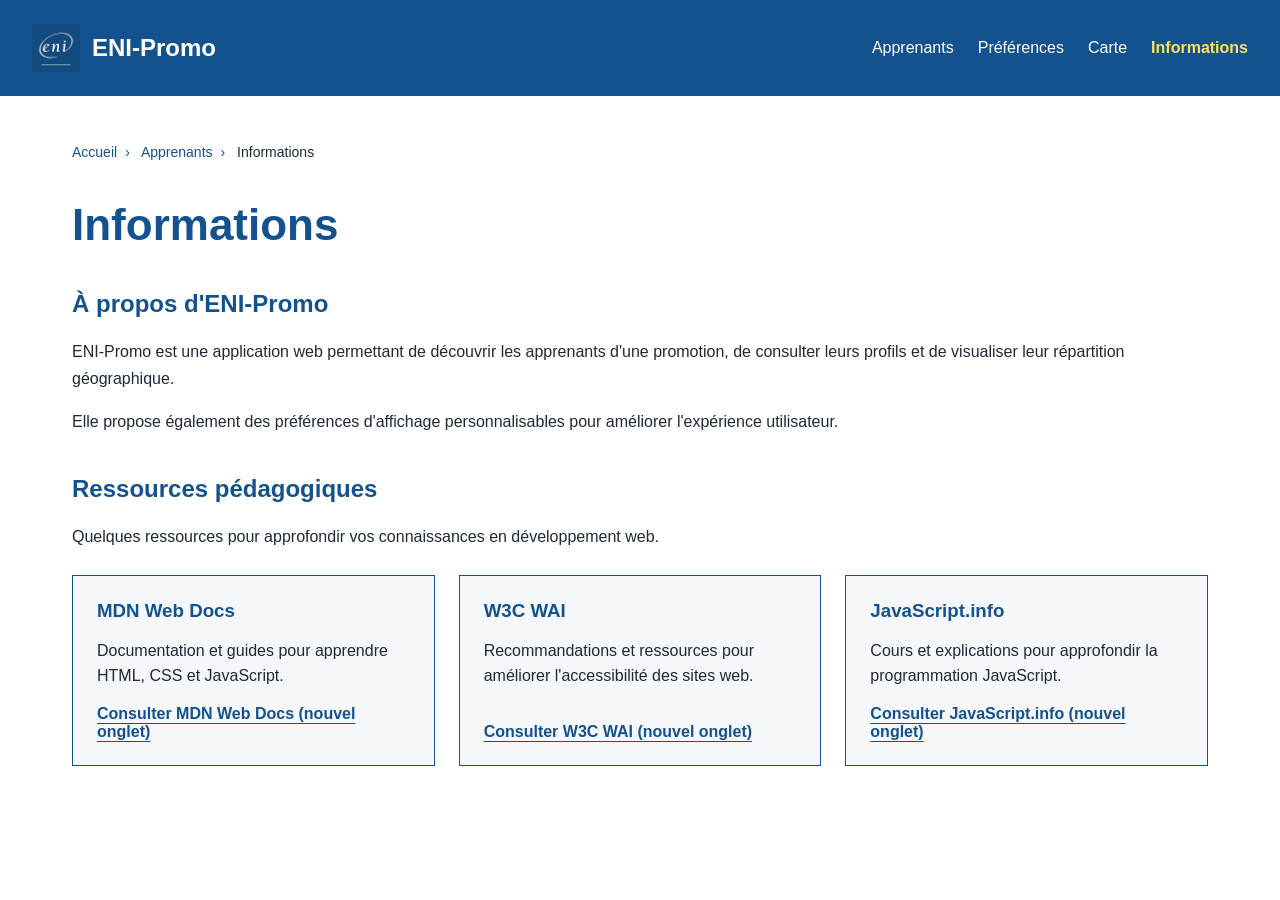
==== information.html @ 27ee3007 "feat(information): add responsive information page" ====
<!DOCTYPE html>
<html lang="fr">

<head>
    <meta charset="UTF-8">
    <meta name="viewport" content="width=device-width, initial-scale=1.0">
    <meta name="description" content="Découvrez ENI-Promo et des ressources utiles pour apprendre le développement web.">
    <title>Informations | ENI-Promo</title>

    <script src="assets/js/theme.js"></script>

    <link rel="stylesheet" href="assets/css/main.css">
    <link rel="stylesheet" href="assets/css/components.css">
    <link rel="stylesheet" href="assets/css/pages.css">
</head>

<body class="information-page">

    <header class="site-header">
        <a href="index.html" class="site-header__brand">
            <img src="assets/images/logo-eni.png" alt="" class="site-header__logo">
            <span>ENI-Promo</span>
        </a>

        <nav class="site-nav" aria-label="Navigation principale">
            <ul class="site-nav__list">
                <li><a href="students.html">Apprenants</a></li>
                <li><a href="preferences.html">Préférences</a></li>
                <li><a href="map.html">Carte</a></li>
                <li><a href="information.html" aria-current="page">Informations</a></li>
            </ul>
        </nav>
    </header>

    <main>
        <nav class="breadcrumb" aria-label="Fil d'Ariane">
            <ol class="breadcrumb__list">
                <li class="breadcrumb__item">
                    <a href="index.html">Accueil</a>
                </li>
                <li class="breadcrumb__item">
                    <a href="students.html">Apprenants</a>
                </li>
                <li class="breadcrumb__item" aria-current="page">
                    Informations
                </li>
            </ol>
        </nav>

        <h1>Informations</h1>

        <section class="information-intro" aria-labelledby="information-about-title">
            <h2 id="information-about-title">À propos d'ENI-Promo</h2>
            <p>
                ENI-Promo est une application web permettant de découvrir
                les apprenants d'une promotion, de consulter leurs profils
                et de visualiser leur répartition géographique.
            </p>
            <p>
                Elle propose également des préférences d'affichage
                personnalisables pour améliorer l'expérience utilisateur.
            </p>
        </section>

        <section class="information-resources" aria-labelledby="information-resources-title">
            <h2 id="information-resources-title">Ressources pédagogiques</h2>
            <p>Quelques ressources pour approfondir vos connaissances en développement web.</p>

            <div class="information-resources__grid">
                <article class="information-resource">
                    <h3>MDN Web Docs</h3>
                    <p>Documentation et guides pour apprendre HTML, CSS et JavaScript.</p>
                    <a href="https://developer.mozilla.org/fr/"
                       target="_blank" rel="noopener noreferrer">
                        Consulter MDN Web Docs (nouvel onglet)
                    </a>
                </article>

                <article class="information-resource">
                    <h3>W3C WAI</h3>
                    <p>Recommandations et ressources pour améliorer l'accessibilité des sites web.</p>
                    <a href="https://www.w3.org/WAI/"
                       target="_blank" rel="noopener noreferrer">
                        Consulter W3C WAI (nouvel onglet)
                    </a>
                </article>

                <article class="information-resource">
                    <h3>JavaScript.info</h3>
                    <p>Cours et explications pour approfondir la programmation JavaScript.</p>
                    <a href="https://javascript.info/"
                       target="_blank" rel="noopener noreferrer">
                        Consulter JavaScript.info (nouvel onglet)
                    </a>
                </article>
            </div>
        </section>
    </main>

</body>

</html>
---- assets/css/main.css ----
/* ========================================
   ENI-PROMO — STYLES GLOBAUX
   ======================================== */

:root {
    /* Couleurs principales */
    --color-primary: #13528e;
    --color-accent: #ffe15b;

    /* Couleurs neutres */
    --color-white: #ffffff;
    --color-background: #f5f7fa;
    --color-text: #1f2937;

    /* Typographie */
    --font-family-base: Arial, Helvetica, sans-serif;
}


/* ========================================
   THÈME SOMBRE
   ======================================== */

:root[data-theme="dark"] {
    --color-primary: #93c5fd;
    --color-accent: #ffe15b;
    --color-white: #1e293b;
    --color-background: #0f172a;
    --color-text: #f1f5f9;
}


/* Styles de base */

body {
    margin: 0;
    font-family: var(--font-family-base);
    color: var(--color-text);
    background-color: var(--color-background);
}
---- assets/css/components.css ----
/* ========================================
   EN-TÊTE DU SITE
   ======================================== */

.site-header {
    display: flex;
    align-items: center;
    justify-content: space-between;
    flex-wrap: wrap;
    gap: 1.5rem;
    padding: 1.5rem 2rem;
    background-color: var(--color-primary);
}

.site-header__brand {
    display: inline-flex;
    align-items: center;
    gap: 0.75rem;
    color: var(--color-white);
    font-size: 1.5rem;
    font-weight: 700;
    text-decoration: none;
}

.site-header__logo {
    display: block;
    width: auto;
    height: 48px;
    object-fit: contain;
}

.site-header__brand:hover {
    text-decoration: none;
}

.site-header__brand:focus-visible {
    outline: 3px solid var(--color-accent);
    outline-offset: 4px;
}

/* ========================================
   FIL D'ARIANE — BREADCRUMB
   ======================================== */

.breadcrumb {
    padding: 1rem 0;
}

.breadcrumb__list {
    display: flex;
    align-items: center;
    flex-wrap: wrap;
    gap: 0.5rem;
    margin: 0;
    padding: 0;
    list-style: none;
}

.breadcrumb__item {
    font-size: 0.875rem;
    color: var(--color-text);
}

.breadcrumb__item + .breadcrumb__item::before {
    content: "›";
    margin-right: 0.5rem;
    color: var(--color-primary);
}

.breadcrumb__item a {
    color: var(--color-primary);
    text-decoration: none;
}

.breadcrumb__item a:hover {
    text-decoration: underline;
}

.breadcrumb__item a:focus-visible {
    outline: 2px solid var(--color-primary);
    outline-offset: 4px;
}

/* ========================================
   NAVIGATION PRINCIPALE
   ======================================== */

.site-nav__list {
    display: flex;
    align-items: center;
    flex-wrap: wrap;
    gap: 1.5rem;
    margin: 0;
    padding: 0;
    list-style: none;
}

.site-nav a {
    color: var(--color-white);
    font-weight: 500;
    text-decoration: none;
}

.site-nav a:hover {
    color: var(--color-accent);
}

.site-nav a[aria-current="page"] {
    color: var(--color-accent);
    font-weight: 700;
}

.site-nav a:focus-visible {
    outline: 2px solid var(--color-accent);
    outline-offset: 4px;
}
---- assets/css/pages.css ----
/* ========================================
   PAGE D'ACCUEIL — HERO
   ======================================== */

.home-page {
    min-height: 100vh;
    min-height: 100svh;
    display: flex;
    flex-direction: column;
    background-color: var(--color-primary);
    background-image: url("../images/hero-background.png");
    background-repeat: no-repeat;
    background-position: center;
    background-size: 100% 100%;
}

.hero {
    flex: 1;
    display: flex;
    align-items: center;
    padding: 2rem;
    box-sizing: border-box;
    background-color: transparent;
}

.hero__content {
    width: 100%;
    max-width: 720px;
    margin-inline: auto;
    text-align: center;
}

.hero__title {
    color: var(--color-white);
    font-size: clamp(2rem, 5vw, 4rem);
    line-height: 1.1;
}

.hero__name {
    white-space: nowrap;
}

.hero__description {
    color: var(--color-white);
    font-size: 1.125rem;
    line-height: 1.6;
}

.hero__button {
    display: inline-block;
    padding: 1rem 1.5rem;
    margin-top: 1rem;

    background-color: var(--color-accent);
    color: var(--color-text);
    text-decoration: none;
    font-weight: bold;
    border-radius: 0.5rem;
}

.hero__button:focus-visible {
    outline: 3px solid var(--color-white);
    outline-offset: 4px;
}

.home-page main {
    display: flex;
    flex: 1;
}

.home-page .hero {
    flex: 1;
}
.home-page .site-header__brand {
    color: var(--color-white);
}


/* ========================================
   PAGE D'ACCUEIL — VERSION MOBILE
   ======================================== */

@media (max-width: 1023px) {
    .hero {
        background-image: none;
        justify-content: center;
        padding: 2rem 1.5rem;
    }

  .hero__content {
    width: 100%;
    max-width: 520px;
    margin-inline: auto;
    text-align: center;
}

    .hero__title {
        font-size: clamp(2rem, 8vw, 3rem);
    }

    .hero__description {
        font-size: 1rem;
    }

    .home-page {
    background-image: none;
    }
}

/* ========================================
   PAGE DES APPRENANTS
   ======================================== */
.students-page {
    background-color: var(--color-white);
}

.students-page main {
    width: 100%;
    max-width: 1200px;
    margin-inline: auto;
    padding: 2rem;
    box-sizing: border-box;
}

/* ========================================
   PAGE DES APPRENANTS — INTRODUCTION
   ======================================== */

.students-page h1 {
    color: var(--color-primary);
    font-size: clamp(2rem, 4vw, 2.75rem);
    line-height: 1.2;
    margin-top: 1.5rem;
    margin-bottom: 0.75rem;
}

.students-page main > p {
    color: var(--color-text);
    font-size: 1.125rem;
    line-height: 1.6;
    margin-top: 0;
}

/* ========================================
   PAGE DES APPRENANTS — RECHERCHE
   ======================================== */

.students-controls {
    display: flex;
    flex-wrap: wrap;
    align-items: flex-end;
    gap: 1.5rem;
    margin-top: 2rem;
}
.students-controls__search {
    display: flex;
    flex-direction: column;
    gap: 0.5rem;
    max-width: 360px;
}

.students-controls__search label {
    color: var(--color-text);
    font-size: 0.95rem;
    font-weight: 600;
}

.students-controls__search input {
    width: 100%;
    padding: 0.75rem 1rem;
    border: 1px solid #9ca3af;
    border-radius: 0;
    background-color: var(--color-white);
    color: var(--color-text);
    font: inherit;
}

.students-controls__search input::placeholder {
    color: var(--color-text);
    opacity: 1;
}

.students-controls__search input:focus-visible {
    outline: 3px solid var(--color-primary);
    outline-offset: 2px;
}

/* ========================================
   PAGE DES APPRENANTS — FILTRE PAR VILLE
   ======================================== */

.students-controls__city {
    display: flex;
    flex-direction: column;
    gap: 0.5rem;
    max-width: 360px;
}

.students-controls__city label {
    color: var(--color-text);
    font-size: 0.95rem;
    font-weight: 600;
}

.students-controls__city select {
    width: 100%;
    padding: 0.75rem 1rem;
    border: 1px solid #9ca3af;
    border-radius: 0;
    background-color: var(--color-white);
    color: var(--color-text);
    font: inherit;
    cursor: pointer;
}

.students-controls__city select:focus-visible {
    outline: 3px solid var(--color-primary);
    outline-offset: 2px;
}

/* ========================================
   PAGE DES APPRENANTS — TRI ALPHABÉTIQUE
   ======================================== */

.students-controls__sort {
    display: flex;
    flex-direction: column;
    gap: 0.5rem;
    max-width: 360px;
}

.students-controls__sort label {
    color: var(--color-text);
    font-size: 0.95rem;
    font-weight: 600;
}

.students-controls__sort select {
    width: 100%;
    padding: 0.75rem 1rem;
    border: 1px solid #9ca3af;
    border-radius: 0;
    background-color: var(--color-white);
    color: var(--color-text);
    font: inherit;
    cursor: pointer;
}

.students-controls__sort select:focus-visible {
    outline: 3px solid var(--color-primary);
    outline-offset: 2px;
}

/* ========================================
   PAGE DES APPRENANTS — MODE D'AFFICHAGE
   ======================================== */

.students-controls__view {
    margin: 0;
    padding: 0;
    border: 0;
}

.students-controls__view legend {
    margin-bottom: 0.5rem;
    color: var(--color-text);
    font-size: 0.95rem;
    font-weight: 600;
}

.students-controls__view-options {
    display: flex;
    flex-wrap: wrap;
    gap: 0.5rem;
}

.students-controls__view-options label {
    display: inline-flex;
    align-items: center;
    gap: 0.5rem;
    padding: 0.75rem 1rem;
    border: 1px solid var(--color-primary);
    border-radius: 0;
    background-color: var(--color-white);
    color: var(--color-primary);
    cursor: pointer;
}

.students-controls__view-options label:has(input:checked) {
    background-color: var(--color-primary);
    color: var(--color-white);
}

.students-controls__view-options label:has(input:focus-visible) {
    outline: 3px solid var(--color-primary);
    outline-offset: 3px;
}

.students-controls__view-options input {
    accent-color: var(--color-accent);
}

/* ========================================
   PAGE DES APPRENANTS — RÉSULTATS
   ======================================== */

.students-results {
    margin-top: 2.5rem;
}

.students-results__container {
    width: 100%;
}

.students-results__container--list {
    display: flex;
    flex-direction: column;
    gap: 1rem;
}

/* Couleur uniforme des textes dans les filtres */

.students-controls__search input::placeholder,
.students-controls__city select,
.students-controls__sort select {
    color: #6b7280;
    opacity: 1;
}

/* ========================================
   PAGE DES APPRENANTS — FICHE EN LISTE
   ======================================== */

.student-card {
    display: flex;
    align-items: center;
    justify-content: space-between;
    flex-wrap: wrap;
    gap: 1rem;
    padding: 1.5rem;
    border: 1px solid #d1d5db;
    border-radius: 0;
    background-color: var(--color-white);
}

.student-card[hidden] {
  display: none;
}

.student-card__name {
    margin: 0 0 0.5rem;
    color: var(--color-primary);
    font-size: 1.25rem;
    font-weight: 700;
}

.student-card__city {
    margin: 0;
    color: #6b7280;
    font-size: 0.95rem;
}
/* ========================================
   PAGE DES APPRENANTS — BOUTON PROFIL
   ======================================== */

.student-card__button {
    padding: 0.75rem 1.25rem;
    border: 1px solid var(--color-primary);
    border-radius: 0;
    background-color: var(--color-primary);
    color: var(--color-white);
    font: inherit;
    font-weight: 600;
    cursor: pointer;
    transition: background-color 0.6s cubic-bezier(0.22, 1, 0.36, 1),
            color 0.6s cubic-bezier(0.22, 1, 0.36, 1),
            border-color 0.6s cubic-bezier(0.22, 1, 0.36, 1);
}

.student-card__button:hover {
    background-color: #eaf2f9;
    color: var(--color-primary);
    border-color: var(--color-primary);
}

.student-card__button:focus-visible {
    outline: 3px solid var(--color-primary);
    outline-offset: 3px;
}

@media (prefers-reduced-motion: reduce) {
    .student-card__button {
        transition: none;
    }
}

/* ========================================
   PAGE DES APPRENANTS — MODE CARTES
   ======================================== */

.students-results__container--grid {
    display: grid;
    grid-template-columns: repeat(3, minmax(0, 1fr));
    gap: 1.5rem;
}

.students-results__container--grid .student-card {
    flex-direction: column;
    align-items: stretch;
    justify-content: space-between;
}

@media (max-width: 900px) {
    .students-results__container--grid {
        grid-template-columns: repeat(2, minmax(0, 1fr));
    }
}

@media (max-width: 600px) {
    .students-results__container--grid {
        grid-template-columns: 1fr;
    }
}

/* Fenêtre modale du profil */
.student-modal {
  width: min(90%, 520px);
  max-height: 85vh;
  padding: 2rem;
  border: 1px solid #d1d5db;
  background-color: var(--color-white);
  color: var(--color-text);
}

.student-modal::backdrop {
  background-color: rgb(0 0 0 / 60%);
}

.student-modal__header {
  display: flex;
  align-items: flex-start;
  justify-content: space-between;
  gap: 1rem;
}

.student-modal__header h2 {
  margin: 0;
  color: var(--color-primary);
}

.student-modal__close {
  padding: 0.25rem 0.5rem;
  border: 0;
  background: transparent;
  color: var(--color-primary);
  font-size: 1.75rem;
  cursor: pointer;
}

.student-modal__close:focus-visible {
  outline: 3px solid var(--color-primary);
  outline-offset: 3px;
}

.student-modal__content {
  margin-top: 1.5rem;
  line-height: 1.6;
}

/* ========================================
   PAGE APPRENANTS — RESPONSIVE MOBILE
   ======================================== */

@media (max-width: 600px) {
  .students-page main {
    padding: 1.5rem 1rem;
  }

  /* Filtres */
  .students-controls {
    flex-direction: column;
    align-items: stretch;
    gap: 1rem;
  }

  .students-controls__search,
  .students-controls__city,
  .students-controls__sort {
    width: 100%;
    max-width: none;
  }

  .students-controls__search input,
  .students-controls__city select,
  .students-controls__sort select {
    width: 100%;
    box-sizing: border-box;
  }

  /* Fiches des apprenants */
  .student-card {
    flex-direction: column;
    align-items: stretch;
    gap: 1rem;
    padding: 1.25rem;
  }

  .student-card__button {
    width: 100%;
    text-align: center;
  }

  /* Fenêtre modale */
  .student-modal {
    box-sizing: border-box;
    width: calc(100% - 2rem);
    padding: 1.25rem;
  }
}

/* ========================================
   PAGE CARTE DES APPRENANTS
   ======================================== */

.map-page {
  background-color: var(--color-white);
}

.map-page main {
  width: 100%;
  max-width: 1200px;
  margin-inline: auto;
  padding: 2rem;
  box-sizing: border-box;
}

.map-page h1 {
  color: var(--color-primary);
  font-size: clamp(2rem, 4vw, 2.75rem);
}

.students-map {
  width: 100%;
  height: 550px;
  margin-top: 2rem;
  border: 1px solid #d1d5db;
}

@media (max-width: 600px) {
  .map-page main {
    padding: 1.5rem 1rem;
  }

  .students-map {
    height: 65vh;
    min-height: 350px;
  }
}


/* ========================================
   PAGE PRÉFÉRENCES
   ======================================== */

.preferences-page {
    background-color: var(--color-white);
}

.preferences-page main {
    width: 100%;
    max-width: 1200px;
    margin-inline: auto;
    padding: 2rem;
    box-sizing: border-box;
}

.preferences-page h1 {
    color: var(--color-primary);
    font-size: clamp(2rem, 4vw, 2.75rem);
    margin-top: 1.5rem;
}

.preferences-page main > p {
    color: var(--color-text);
    font-size: 1.125rem;
    line-height: 1.6;
}

#preferences-form {
    display: flex;
    flex-direction: column;
    align-items: flex-start;
    gap: 2rem;
    max-width: 600px;
    margin-top: 2rem;
}

#preferences-form fieldset {
    width: 100%;
    margin: 0;
    padding: 0;
    border: 0;
}

#preferences-form legend {
    margin-bottom: 1rem;
    color: var(--color-text);
    font-weight: 700;
}

#preferences-form label {
    display: inline-flex;
    align-items: center;
    gap: 0.5rem;
    min-height: 44px;
    margin-right: 1rem;
    color: var(--color-text);
    cursor: pointer;
}

#preferences-form input {
    accent-color: var(--color-primary);
}

#preferences-form input:focus-visible {
    outline: 3px solid var(--color-primary);
    outline-offset: 3px;
}

#preferences-form button {
    padding: 0.875rem 1.5rem;
    border: 1px solid var(--color-primary);
    background-color: var(--color-primary);
    color: var(--color-white);
    font: inherit;
    font-weight: 600;
    cursor: pointer;
}

#preferences-form button:hover {
    background-color: var(--color-white);
    color: var(--color-primary);
}

#preferences-form button:focus-visible {
    outline: 3px solid var(--color-primary);
    outline-offset: 3px;
}

#preferences-feedback {
    margin: 0;
    color: var(--color-text);
}

/* ========================================
   PAGE PRÉFÉRENCES — MOBILE
   ======================================== */

@media (max-width: 600px) {
    .preferences-page main {
        padding: 1.5rem 1rem;
    }

    #preferences-form {
        gap: 1.5rem;
    }

    #preferences-form button {
        width: 100%;
    }
}


/* ========================================
   PAGE INFORMATIONS
   ======================================== */

.information-page {
    background-color: var(--color-white);
}

.information-page main {
    width: 100%;
    max-width: 1200px;
    margin-inline: auto;
    padding: 2rem;
    box-sizing: border-box;
}

.information-page h1 {
    color: var(--color-primary);
    font-size: clamp(2rem, 4vw, 2.75rem);
    margin-top: 1.5rem;
}

.information-page h2 {
    color: var(--color-primary);
    font-size: 1.5rem;
}

.information-intro,
.information-resources {
    margin-top: 2.5rem;
}

.information-intro p,
.information-resources > p {
    color: var(--color-text);
    line-height: 1.7;
}

.information-resources__grid {
    display: grid;
    grid-template-columns: repeat(3, minmax(0, 1fr));
    gap: 1.5rem;
    margin-top: 1.5rem;
}

.information-resource {
    display: flex;
    flex-direction: column;
    gap: 1rem;
    padding: 1.5rem;
    border: 1px solid var(--color-primary);
    background-color: var(--color-background);
}

.information-resource h3 {
    margin: 0;
    color: var(--color-primary);
}

.information-resource p {
    flex: 1;
    margin: 0;
    color: var(--color-text);
    line-height: 1.6;
}

.information-resource a {
    color: var(--color-primary);
    font-weight: 600;
    text-underline-offset: 4px;
}

.information-resource a:focus-visible {
    outline: 3px solid var(--color-primary);
    outline-offset: 4px;
}

/* ========================================
   PAGE INFORMATIONS — RESPONSIVE
   ======================================== */

@media (max-width: 900px) {
    .information-resources__grid {
        grid-template-columns: repeat(2, minmax(0, 1fr));
    }
}

@media (max-width: 600px) {
    .information-page main {
        padding: 1.5rem 1rem;
    }

    .information-resources__grid {
        grid-template-columns: 1fr;
    }
}
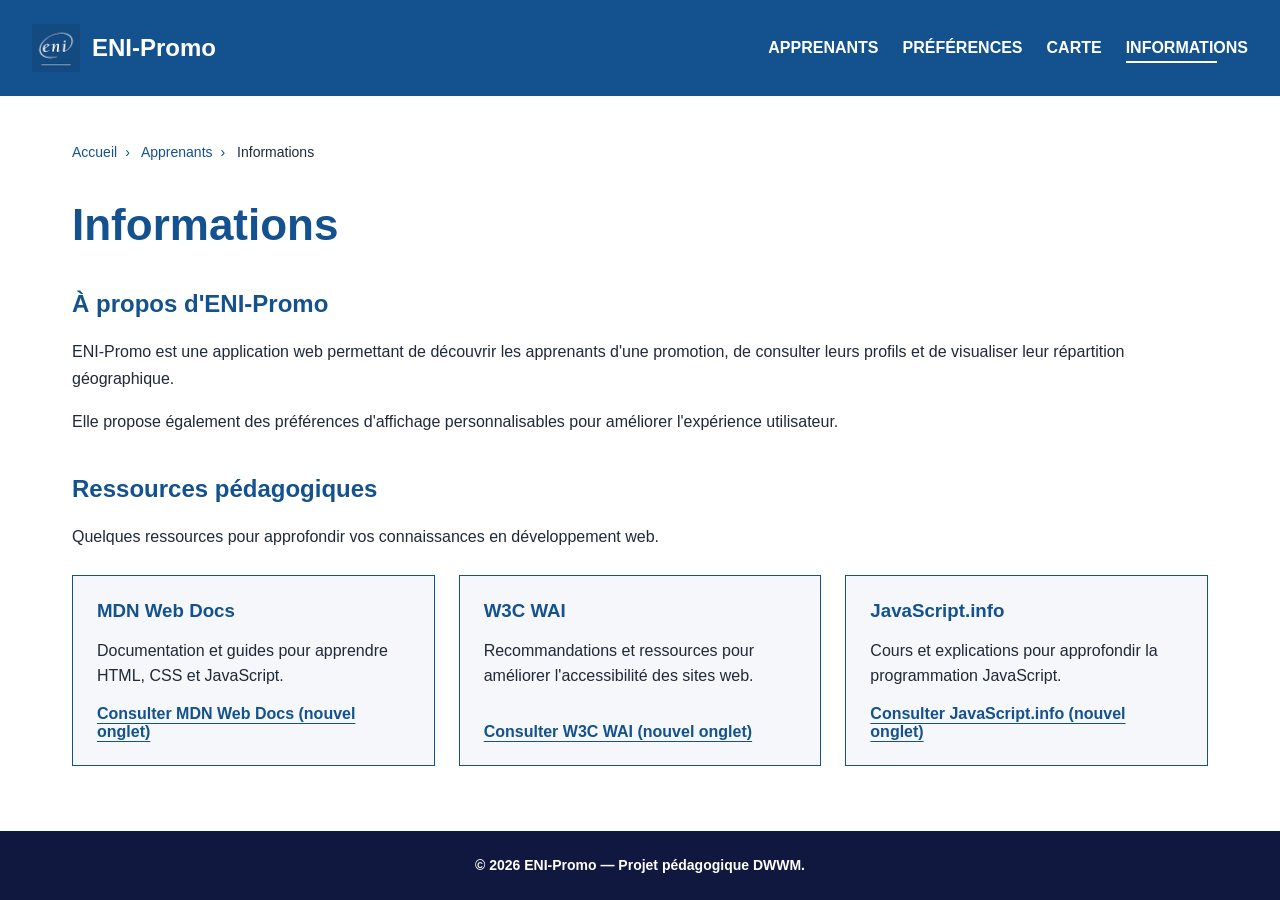
==== commit a172021a: "feat(ui): add responsive footer to secondary pages" ====
--- a/information.html
+++ b/information.html
@@ -1,11 +1,11 @@
-
 <!DOCTYPE html>
 <html lang="fr">
 
 <head>
     <meta charset="UTF-8">
     <meta name="viewport" content="width=device-width, initial-scale=1.0">
-    <meta name="description" content="Découvrez ENI-Promo et des ressources utiles pour apprendre le développement web.">
+    <meta name="description"
+        content="Découvrez ENI-Promo et des ressources utiles pour apprendre le développement web.">
     <title>Informations | ENI-Promo</title>
 
     <script src="assets/js/theme.js"></script>
@@ -71,8 +71,7 @@
                 <article class="information-resource">
                     <h3>MDN Web Docs</h3>
                     <p>Documentation et guides pour apprendre HTML, CSS et JavaScript.</p>
-                    <a href="https://developer.mozilla.org/fr/"
-                       target="_blank" rel="noopener noreferrer">
+                    <a href="https://developer.mozilla.org/fr/" target="_blank" rel="noopener noreferrer">
                         Consulter MDN Web Docs (nouvel onglet)
                     </a>
                 </article>
@@ -80,8 +79,7 @@
                 <article class="information-resource">
                     <h3>W3C WAI</h3>
                     <p>Recommandations et ressources pour améliorer l'accessibilité des sites web.</p>
-                    <a href="https://www.w3.org/WAI/"
-                       target="_blank" rel="noopener noreferrer">
+                    <a href="https://www.w3.org/WAI/" target="_blank" rel="noopener noreferrer">
                         Consulter W3C WAI (nouvel onglet)
                     </a>
                 </article>
@@ -89,8 +87,7 @@
                 <article class="information-resource">
                     <h3>JavaScript.info</h3>
                     <p>Cours et explications pour approfondir la programmation JavaScript.</p>
-                    <a href="https://javascript.info/"
-                       target="_blank" rel="noopener noreferrer">
+                    <a href="https://javascript.info/" target="_blank" rel="noopener noreferrer">
                         Consulter JavaScript.info (nouvel onglet)
                     </a>
                 </article>
@@ -98,6 +95,12 @@
         </section>
     </main>
 
+    <footer class="site-footer">
+        <p class="site-footer__text">
+            &copy; 2026 ENI-Promo — Projet pédagogique DWWM.
+        </p>
+    </footer>
+
 </body>
 
-</html>
+</html>
--- a/assets/css/main.css
+++ b/assets/css/main.css
@@ -4,9 +4,11 @@
    ======================================== */
 
 :root {
-    /* Couleurs principales */
+    /* Couleurs principales — Identité ENI */
     --color-primary: #13528e;
-    --color-accent: #ffe15b;
+    --color-secondary: #286fa7;
+    --color-accent: #665b9d;
+    --color-dark-blue: #10183f;
 
     /* Couleurs neutres */
     --color-white: #ffffff;
@@ -24,7 +26,10 @@
 
 :root[data-theme="dark"] {
     --color-primary: #93c5fd;
-    --color-accent: #ffe15b;
+    --color-secondary: #60a5fa;
+    --color-accent: #c4b5fd;
+    --color-dark-blue: #0f172a;
+
     --color-white: #1e293b;
     --color-background: #0f172a;
     --color-text: #f1f5f9;
@@ -39,3 +44,15 @@
     color: var(--color-text);
     background-color: var(--color-background);
 }
+
+/* Mise en page : footer en bas de l'écran */
+
+body:not(.home-page) {
+    min-height: 100vh;
+    display: flex;
+    flex-direction: column;
+}
+
+body:not(.home-page) > main {
+    flex: 1;
+}
--- a/assets/css/components.css
+++ b/assets/css/components.css
@@ -11,6 +11,15 @@
     gap: 1.5rem;
     padding: 1.5rem 2rem;
     background-color: var(--color-primary);
+}
+
+/* En-tête adapté au thème sombre */
+:root[data-theme="dark"] .site-header {
+    background-color: var(--color-dark-blue);
+}
+
+:root[data-theme="dark"] .site-header__brand {
+    color: #ffffff;
 }
 
 .site-header__brand {
@@ -97,22 +106,75 @@
 }
 
 .site-nav a {
-    color: var(--color-white);
-    font-weight: 500;
+    color: #ffffff;
+    font-weight: 700;
+    text-transform: uppercase;
     text-decoration: none;
 }
 
-.site-nav a:hover {
-    color: var(--color-accent);
+/* Animation des liens de navigation */
+
+.site-nav a {
+    position: relative;
+    display: inline-block;
 }
 
+.site-nav a::after {
+    content: "";
+    position: absolute;
+    left: 0;
+    bottom: -6px;
+
+    width: 75%;
+    height: 2px;
+
+    background-color: #ffffff;
+
+    transform: scaleX(0);
+    transform-origin: left;
+    transition: transform 0.3s ease;
+}
+
+/* Survol, focus clavier et page active */
+
+.site-nav a:hover::after,
+.site-nav a:focus-visible::after,
+.site-nav a[aria-current="page"]::after {
+    transform: scaleX(1);
+}
+
+.site-nav a:hover,
 .site-nav a[aria-current="page"] {
-    color: var(--color-accent);
-    font-weight: 700;
+    color: #ffffff;
 }
 
 .site-nav a:focus-visible {
-    outline: 2px solid var(--color-accent);
-    outline-offset: 4px;
+    outline: 2px solid #ffffff;
+    outline-offset: 8px;
 }
 
+/* Respect des préférences de mouvement */
+
+@media (prefers-reduced-motion: reduce) {
+    .site-nav a::after {
+        transition: none;
+    }
+}
+
+/* ========================================
+   FOOTER — ENI-PROMO
+   ======================================== */
+
+.site-footer {
+    padding: 1.5rem 1rem;
+    background-color: var(--color-dark-blue);
+    color: #ffffff;
+    font-weight: bold;
+    text-align: center;
+}
+
+.site-footer__text {
+    margin: 0;
+    font-size: 0.875rem;
+    line-height: 1.5;
+}
--- a/assets/css/pages.css
+++ b/assets/css/pages.css
@@ -1,4 +1,3 @@
-
 /* ========================================
    PAGE D'ACCUEIL — HERO
    ======================================== */
@@ -8,11 +7,33 @@
     min-height: 100svh;
     display: flex;
     flex-direction: column;
+
     background-color: var(--color-primary);
-    background-image: url("../images/hero-background.png");
-    background-repeat: no-repeat;
-    background-position: center;
-    background-size: 100% 100%;
+    background-image:
+        linear-gradient(
+            120deg,
+            var(--color-primary) 0%,
+            var(--color-secondary) 45%,
+            var(--color-accent) 100%
+        );
+}
+
+/* Dégradé spécifique au thème sombre */
+:root[data-theme="dark"] .home-page {
+    background-color: #0f172a;
+    background-image: linear-gradient(
+        120deg,
+        #0f172a 0%,
+        #172554 45%,
+        #312e81 100%
+    );
+}
+
+/* Textes blancs sur le dégradé sombre */
+:root[data-theme="dark"] .home-page .site-header__brand,
+:root[data-theme="dark"] .hero__title,
+:root[data-theme="dark"] .hero__description {
+    color: #ffffff;
 }
 
 .hero {
@@ -49,14 +70,32 @@
 
 .hero__button {
     display: inline-block;
-    padding: 1rem 1.5rem;
+    padding: 1rem 1.75rem;
     margin-top: 1rem;
 
-    background-color: var(--color-accent);
-    color: var(--color-text);
+    background-color: #ffffff;
+    color: #13528e;
     text-decoration: none;
-    font-weight: bold;
+    font-weight: 700;
     border-radius: 0.5rem;
+
+    transition: background-color 0.2s ease,
+                transform 0.2s ease;
+}
+
+.hero__button:hover {
+    background-color: #eaf2f9;
+    transform: translateY(-2px);
+}
+
+@media (prefers-reduced-motion: reduce) {
+    .hero__button {
+        transition: none;
+    }
+
+    .hero__button:hover {
+        transform: none;
+    }
 }
 
 .hero__button:focus-visible {
@@ -72,8 +111,14 @@
 .home-page .hero {
     flex: 1;
 }
+
 .home-page .site-header__brand {
     color: var(--color-white);
+}
+
+/* En-tête transparent sur la page d'accueil */
+.home-page .site-header {
+    background-color: transparent;
 }
 
 
@@ -101,10 +146,6 @@
 
     .hero__description {
         font-size: 1rem;
-    }
-
-    .home-page {
-    background-image: none;
     }
 }
 
@@ -148,16 +189,60 @@
 
 .students-controls {
     display: flex;
-    flex-wrap: wrap;
-    align-items: flex-end;
+    flex-direction: column;
     gap: 1.5rem;
     margin-top: 2rem;
+    padding: 1.5rem;
+    border: 1px solid #d1d5db;
+    border-radius: 8px;
+    background-color: var(--color-white);
+}
+
+/* Ville et tri sur une même ligne */
+.students-controls__filters {
+    display: grid;
+    grid-template-columns: repeat(2, minmax(0, 1fr));
+    gap: 1.5rem;
+}
+
+/* Compteur et sélection du mode d'affichage */
+.students-toolbar {
+    display: flex;
+    align-items: center;
+    justify-content: space-between;
+    flex-wrap: wrap;
+    gap: 1.5rem;
+    margin-top: 1.5rem;
+    padding: 1rem 1.5rem;
+    border: 1px solid #d1d5db;
+    border-radius: 8px;
+    background-color: var(--color-background);
+}
+.students-toolbar .students-controls__view {
+    display: flex;
+    align-items: center;
+    gap: 1rem;
+}
+
+.students-toolbar .students-controls__view legend {
+    float: left;
+    width: auto;
+    margin: 0 1rem 0 0;
+    padding: 0;
+}
+
+.students-toolbar__count {
+    margin: 0;
+    color: var(--color-text);
+    font-weight: 600;
 }
 .students-controls__search {
     display: flex;
     flex-direction: column;
     gap: 0.5rem;
-    max-width: 360px;
+    width: 100%;
+    max-width: none;
+    min-width: 0;
 }
 
 .students-controls__search label {
@@ -174,6 +259,7 @@
     background-color: var(--color-white);
     color: var(--color-text);
     font: inherit;
+    box-sizing: border-box;
 }
 
 .students-controls__search input::placeholder {
@@ -194,7 +280,9 @@
     display: flex;
     flex-direction: column;
     gap: 0.5rem;
-    max-width: 360px;
+    width: 100%;
+    max-width: none;
+    min-width: 0;
 }
 
 .students-controls__city label {
@@ -212,6 +300,7 @@
     color: var(--color-text);
     font: inherit;
     cursor: pointer;
+    box-sizing: border-box;
 }
 
 .students-controls__city select:focus-visible {
@@ -227,7 +316,9 @@
     display: flex;
     flex-direction: column;
     gap: 0.5rem;
-    max-width: 360px;
+    width: 100%;
+    max-width: none;
+    min-width: 0;
 }
 
 .students-controls__sort label {
@@ -245,6 +336,7 @@
     color: var(--color-text);
     font: inherit;
     cursor: pointer;
+    box-sizing: border-box;
 }
 
 .students-controls__sort select:focus-visible {
@@ -328,6 +420,13 @@
     opacity: 1;
 }
 
+/* Lisibilité des champs de recherche en thème sombre */
+:root[data-theme="dark"] .students-controls__search input::placeholder,
+:root[data-theme="dark"] .students-controls__city select,
+:root[data-theme="dark"] .students-controls__sort select {
+    color: #cbd5e1;
+}
+
 /* ========================================
    PAGE DES APPRENANTS — FICHE EN LISTE
    ======================================== */
@@ -340,10 +439,44 @@
     gap: 1rem;
     padding: 1.5rem;
     border: 1px solid #d1d5db;
-    border-radius: 0;
+    border-radius: 10px;
     background-color: var(--color-white);
-}
-
+    transition: transform 0.2s ease, box-shadow 0.2s ease;
+}
+
+/* Bordures des fiches en thème sombre */
+:root[data-theme="dark"] .student-card {
+    border-color: #475569;
+}
+
+/* Effet de survol des fiches */
+.student-card:hover {
+    transform: translateY(-3px);
+    box-shadow: 0 6px 18px rgb(0 0 0 / 12%);
+}
+
+/* Désactiver le mouvement si l'utilisateur le demande */
+@media (prefers-reduced-motion: reduce) {
+    .student-card {
+        transition: none;
+    }
+
+    .student-card:hover {
+        transform: none;
+    }
+}
+
+.student-card__avatar {
+    width: 80px;
+    height: 80px;
+    flex-shrink: 0;
+    object-fit: contain;
+}
+
+.students-results__container--list .student-card__content {
+    flex: 1;
+    min-width: 0;
+}
 .student-card[hidden] {
   display: none;
 }
@@ -360,6 +493,12 @@
     color: #6b7280;
     font-size: 0.95rem;
 }
+
+/* Lisibilité des villes en thème sombre */
+:root[data-theme="dark"] .student-card__city {
+    color: #cbd5e1;
+}
+
 /* ========================================
    PAGE DES APPRENANTS — BOUTON PROFIL
    ======================================== */
@@ -367,15 +506,16 @@
 .student-card__button {
     padding: 0.75rem 1.25rem;
     border: 1px solid var(--color-primary);
-    border-radius: 0;
+    border-radius: 8px;
     background-color: var(--color-primary);
     color: var(--color-white);
     font: inherit;
     font-weight: 600;
     cursor: pointer;
-    transition: background-color 0.6s cubic-bezier(0.22, 1, 0.36, 1),
-            color 0.6s cubic-bezier(0.22, 1, 0.36, 1),
-            border-color 0.6s cubic-bezier(0.22, 1, 0.36, 1);
+    transition:
+        background-color 0.25s ease,
+        color 0.25s ease,
+        border-color 0.25s ease;
 }
 
 .student-card__button:hover {
@@ -384,6 +524,13 @@
     border-color: var(--color-primary);
 }
 
+/* Contraste du bouton au survol en thème sombre */
+:root[data-theme="dark"] .student-card__button:hover {
+    background-color: #eaf2f9;
+    color: #13528e;
+    border-color: #93c5fd;
+}
+
 .student-card__button:focus-visible {
     outline: 3px solid var(--color-primary);
     outline-offset: 3px;
@@ -403,6 +550,15 @@
     display: grid;
     grid-template-columns: repeat(3, minmax(0, 1fr));
     gap: 1.5rem;
+}
+/* Présentation centrée des apprenants en mode Cartes */
+.students-results__container--grid .student-card__avatar {
+    align-self: center;
+}
+
+.students-results__container--grid .student-card__content {
+    width: 100%;
+    text-align: center;
 }
 
 .students-results__container--grid .student-card {
@@ -467,6 +623,19 @@
   margin-top: 1.5rem;
   line-height: 1.6;
 }
+/* Avatar affiché dans la fenêtre de profil */
+.student-modal__avatar {
+    display: block;
+    width: 120px;
+    height: 120px;
+    margin: 0 auto 1.5rem;
+    object-fit: contain;
+}
+/* Centrage des informations du profil */
+.student-modal__content {
+    text-align: center;
+}
+
 
 /* ========================================
    PAGE APPRENANTS — RESPONSIVE MOBILE
@@ -477,10 +646,34 @@
     padding: 1.5rem 1rem;
   }
 
+  /* Barre de résultats et mode d'affichage */
+  .students-toolbar {
+    padding: 1rem;
+    flex-direction: column;
+    align-items: stretch;
+  }
+
+  .students-toolbar .students-controls__view {
+    flex-wrap: wrap;
+  }
+
+  .students-toolbar .students-controls__view legend {
+    float: none;
+    margin-bottom: 0.5rem;
+  }
+
+  .students-toolbar__count {
+    text-align: left;
+  }
+
   /* Filtres */
   .students-controls {
-    flex-direction: column;
-    align-items: stretch;
+    gap: 1rem;
+    padding: 1rem;
+  }
+
+  .students-controls__filters {
+    grid-template-columns: 1fr;
     gap: 1rem;
   }
 
@@ -546,6 +739,80 @@
   margin-top: 2rem;
   border: 1px solid #d1d5db;
 }
+/* Marqueur de localisation personnalisé */
+.student-map-marker {
+    box-sizing: border-box;
+    position: relative;
+    width: 36px;
+    height: 44px;
+    background-color: var(--color-primary);
+    clip-path: polygon(
+        50% 100%,
+        12% 52%,
+        5% 35%,
+        8% 20%,
+        20% 8%,
+        35% 2%,
+        65% 2%,
+        80% 8%,
+        92% 20%,
+        95% 35%,
+        88% 52%
+    );
+    filter: drop-shadow(0 2px 3px rgb(0 0 0 / 20%));
+}
+
+.student-map-marker__avatar {
+    position: absolute;
+    top: 4px;
+    left: 4px;
+    width: 28px;
+    height: 28px;
+    border-radius: 50%;
+    background-color: var(--color-white);
+    object-fit: contain;
+}
+/* Fenêtre d'information d'un apprenant sur la carte */
+.student-map-popup {
+    display: flex;
+    flex-direction: column;
+    align-items: center;
+    gap: 0.5rem;
+    min-width: 150px;
+    text-align: center;
+}
+/* Bouton de consultation du profil depuis la carte */
+.student-map-popup__button {
+    width: 100%;
+    margin-top: 0.5rem;
+    padding: 0.6rem 1rem;
+    border: none;
+    border-radius: 4px;
+    background-color: var(--color-primary);
+    color: #ffffff;
+    font: inherit;
+    font-weight: 600;
+    cursor: pointer;
+}
+
+.student-map-popup__button:hover {
+    filter: brightness(1.15);
+}
+
+.student-map-popup__button:focus-visible {
+    outline: 3px solid #f59e0b;
+    outline-offset: 3px;
+}
+
+.student-map-popup__avatar {
+    width: 64px;
+    height: 64px;
+    object-fit: contain;
+}
+
+.student-map-popup p {
+    margin: 0;
+}
 
 @media (max-width: 600px) {
   .map-page main {
@@ -564,7 +831,7 @@
    ======================================== */
 
 .preferences-page {
-    background-color: var(--color-white);
+    background-color: var(--color-background);
 }
 
 .preferences-page main {
@@ -576,9 +843,9 @@
 }
 
 .preferences-page h1 {
+    margin-top: 1.5rem;
     color: var(--color-primary);
     font-size: clamp(2rem, 4vw, 2.75rem);
-    margin-top: 1.5rem;
 }
 
 .preferences-page main > p {
@@ -587,50 +854,121 @@
     line-height: 1.6;
 }
 
+/* Formulaire */
+
 #preferences-form {
     display: flex;
     flex-direction: column;
-    align-items: flex-start;
     gap: 2rem;
-    max-width: 600px;
-    margin-top: 2rem;
-}
-
-#preferences-form fieldset {
-    width: 100%;
+    width: 100%;
+    max-width: 850px;
+   margin: 2rem auto 0;
+}
+
+/* Sections encadrées */
+
+#preferences-form .preferences-section {
+    min-width: 0;
     margin: 0;
-    padding: 0;
-    border: 0;
+    padding: 1.5rem;
+    border: 1px solid var(--color-primary);
+    border-radius: 8px;
+    background-color: var(--color-white);
 }
 
 #preferences-form legend {
-    margin-bottom: 1rem;
-    color: var(--color-text);
+    padding: 0 0.5rem;
+    color: var(--color-text);
+    font-size: 1.125rem;
     font-weight: 700;
 }
 
-#preferences-form label {
-    display: inline-flex;
+/* Options sous forme de cartes */
+
+.preferences-options {
+    display: grid;
+    grid-template-columns: repeat(2, minmax(0, 1fr));
+    gap: 1rem;
+}
+
+#preferences-form .preferences-option {
+    position: relative;
+    display: block;
+    min-width: 0;
+    margin: 0;
+    cursor: pointer;
+}
+
+.preferences-option input {
+    position: absolute;
+    width: 1px;
+    height: 1px;
+    margin: 0;
+    opacity: 0;
+}
+
+.preferences-option__content {
+    display: flex;
+    flex-direction: column;
     align-items: center;
-    gap: 0.5rem;
-    min-height: 44px;
-    margin-right: 1rem;
-    color: var(--color-text);
-    cursor: pointer;
-}
-
-#preferences-form input {
-    accent-color: var(--color-primary);
-}
-
-#preferences-form input:focus-visible {
-    outline: 3px solid var(--color-primary);
-    outline-offset: 3px;
+    justify-content: center;
+    gap: 0.75rem;
+    min-height: 125px;
+    padding: 1rem;
+    border: 2px solid var(--color-primary);
+    border-radius: 8px;
+    background-color: var(--color-white);
+    color: var(--color-text);
+    font-weight: 600;
+    text-align: center;
+    box-sizing: border-box;
+    transition: background-color 0.2s, border-color 0.2s;
+}
+
+/* Icônes SVG des préférences */
+.preferences-option__icon {
+    display: block;
+    width: 32px;
+    height: 32px;
+    flex-shrink: 0;
+}
+
+/* Icônes claires en thème sombre */
+:root[data-theme="dark"] .preferences-option__icon {
+    filter: brightness(0) invert(1);
+}
+
+/* Carte sélectionnée */
+
+.preferences-option input:checked + .preferences-option__content {
+    border-color: var(--color-primary);
+    background-color: var(--color-background);
+    box-shadow: inset 0 0 0 2px var(--color-primary);
+}
+
+/* Survol et navigation clavier */
+
+.preferences-option:hover .preferences-option__content {
+    border-color: var(--color-primary);
+    background-color: var(--color-background);
+}
+
+.preferences-option input:focus-visible + .preferences-option__content {
+    outline: 3px solid var(--color-accent);
+    outline-offset: 4px;
+}
+
+/* Actions */
+
+.preferences-actions {
+    display: flex;
+    justify-content: center;
 }
 
 #preferences-form button {
     padding: 0.875rem 1.5rem;
     border: 1px solid var(--color-primary);
+    border-radius: 6px;
     background-color: var(--color-primary);
     color: var(--color-white);
     font: inherit;
@@ -644,8 +982,8 @@
 }
 
 #preferences-form button:focus-visible {
-    outline: 3px solid var(--color-primary);
-    outline-offset: 3px;
+    outline: 3px solid var(--color-accent);
+    outline-offset: 4px;
 }
 
 #preferences-feedback {
@@ -666,6 +1004,19 @@
         gap: 1.5rem;
     }
 
+    #preferences-form .preferences-section {
+        padding: 1rem;
+    }
+
+    .preferences-options {
+        grid-template-columns: 1fr;
+    }
+
+    .preferences-option__content {
+        min-height: 90px;
+    }
+
+    .preferences-actions,
     #preferences-form button {
         width: 100%;
     }
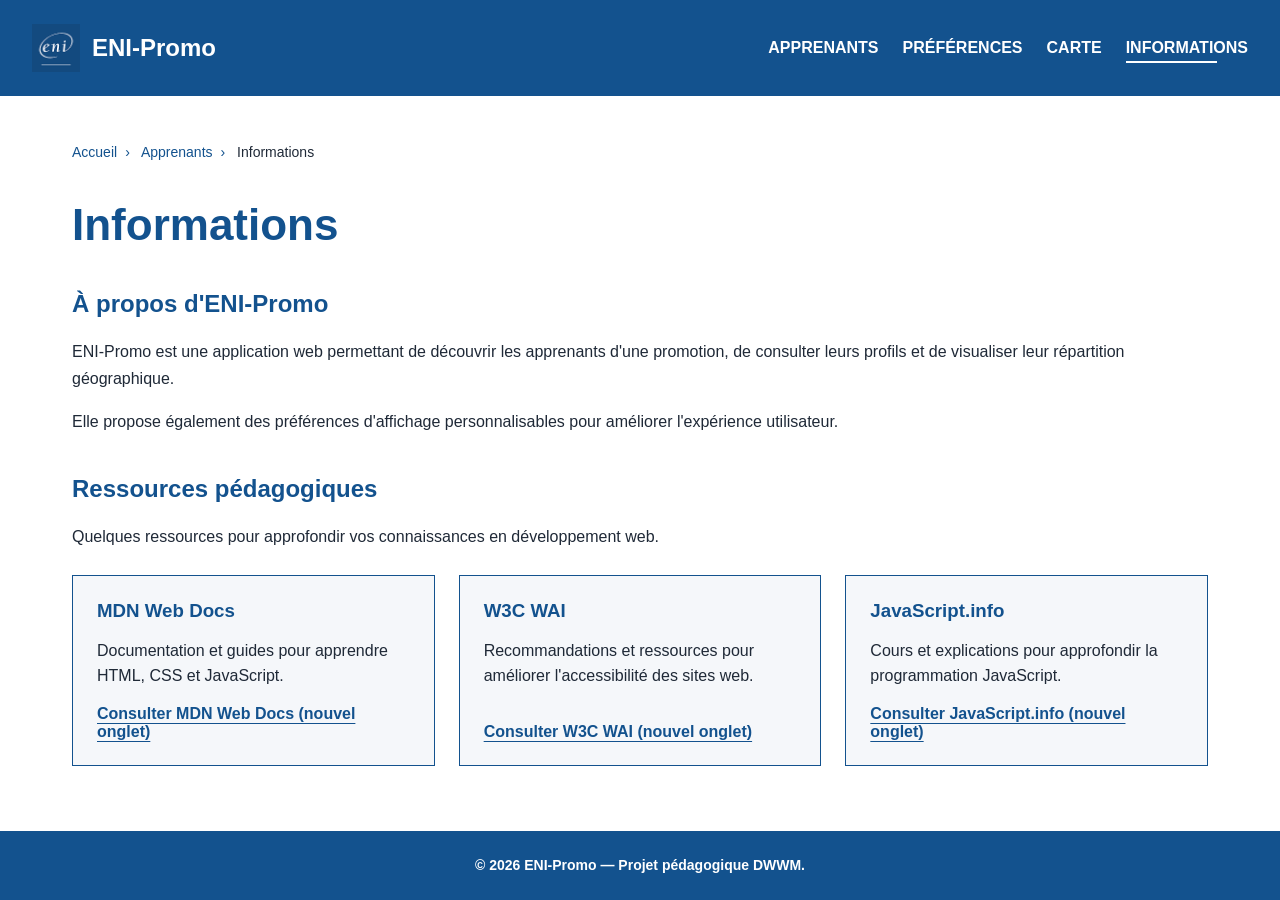
==== commit b4d3402b: "feat(ui): add accessible mobile navigation" ====
--- a/information.html
+++ b/information.html
@@ -14,7 +14,7 @@
     <link rel="stylesheet" href="assets/css/components.css">
     <link rel="stylesheet" href="assets/css/pages.css">
 </head>
-
+<script src="assets/js/navigation.js" defer></script>
 <body class="information-page">
 
     <header class="site-header">
@@ -23,7 +23,12 @@
             <span>ENI-Promo</span>
         </a>
 
-        <nav class="site-nav" aria-label="Navigation principale">
+        <button class="site-nav__toggle" type="button" aria-label="Ouvrir le menu de navigation" aria-expanded="false"
+            aria-controls="main-navigation">
+            <span aria-hidden="true">☰</span>
+        </button>
+
+       <nav id="main-navigation" class="site-nav" aria-label="Navigation principale">
             <ul class="site-nav__list">
                 <li><a href="students.html">Apprenants</a></li>
                 <li><a href="preferences.html">Préférences</a></li>
--- a/assets/css/components.css
+++ b/assets/css/components.css
@@ -167,14 +167,67 @@
 
 .site-footer {
     padding: 1.5rem 1rem;
-    background-color: var(--color-dark-blue);
+    background-color: var(--color-primary);
     color: #ffffff;
     font-weight: bold;
     text-align: center;
 }
 
+/* Footer adapté au thème sombre */
+:root[data-theme="dark"] .site-footer {
+    background-color: var(--color-dark-blue);
+}
 .site-footer__text {
     margin: 0;
     font-size: 0.875rem;
     line-height: 1.5;
 }
+
+/* ========================================
+   NAVIGATION RESPONSIVE
+   ======================================== */
+
+/* Bouton masqué sur tablette et ordinateur */
+.site-nav__toggle {
+    display: none;
+}
+
+@media (max-width: 767px) {
+    .site-header {
+        position: relative;
+    }
+
+    .site-nav__toggle {
+        display: flex;
+        align-items: center;
+        justify-content: center;
+        padding: 0.5rem;
+        border: 1px solid #ffffff;
+        border-radius: 6px;
+        background: transparent;
+        color: #ffffff;
+        font-size: 1.5rem;
+        cursor: pointer;
+    }
+
+    .site-nav__toggle:focus-visible {
+        outline: 3px solid #ffffff;
+        outline-offset: 3px;
+    }
+
+    .site-nav {
+        display: none;
+        width: 100%;
+    }
+
+    .site-nav.is-open {
+        display: block;
+    }
+
+    .site-nav__list {
+        flex-direction: column;
+        align-items: flex-start;
+        gap: 1.25rem;
+        padding-top: 1rem;
+    }
+}
--- a/assets/css/pages.css
+++ b/assets/css/pages.css
@@ -116,11 +116,11 @@
     color: var(--color-white);
 }
 
-/* En-tête transparent sur la page d'accueil */
-.home-page .site-header {
+/* En-tête transparent sur l'accueil, dans les deux thèmes */
+.home-page .site-header,
+:root[data-theme="dark"] .home-page .site-header {
     background-color: transparent;
 }
-
 
 /* ========================================
    PAGE D'ACCUEIL — VERSION MOBILE
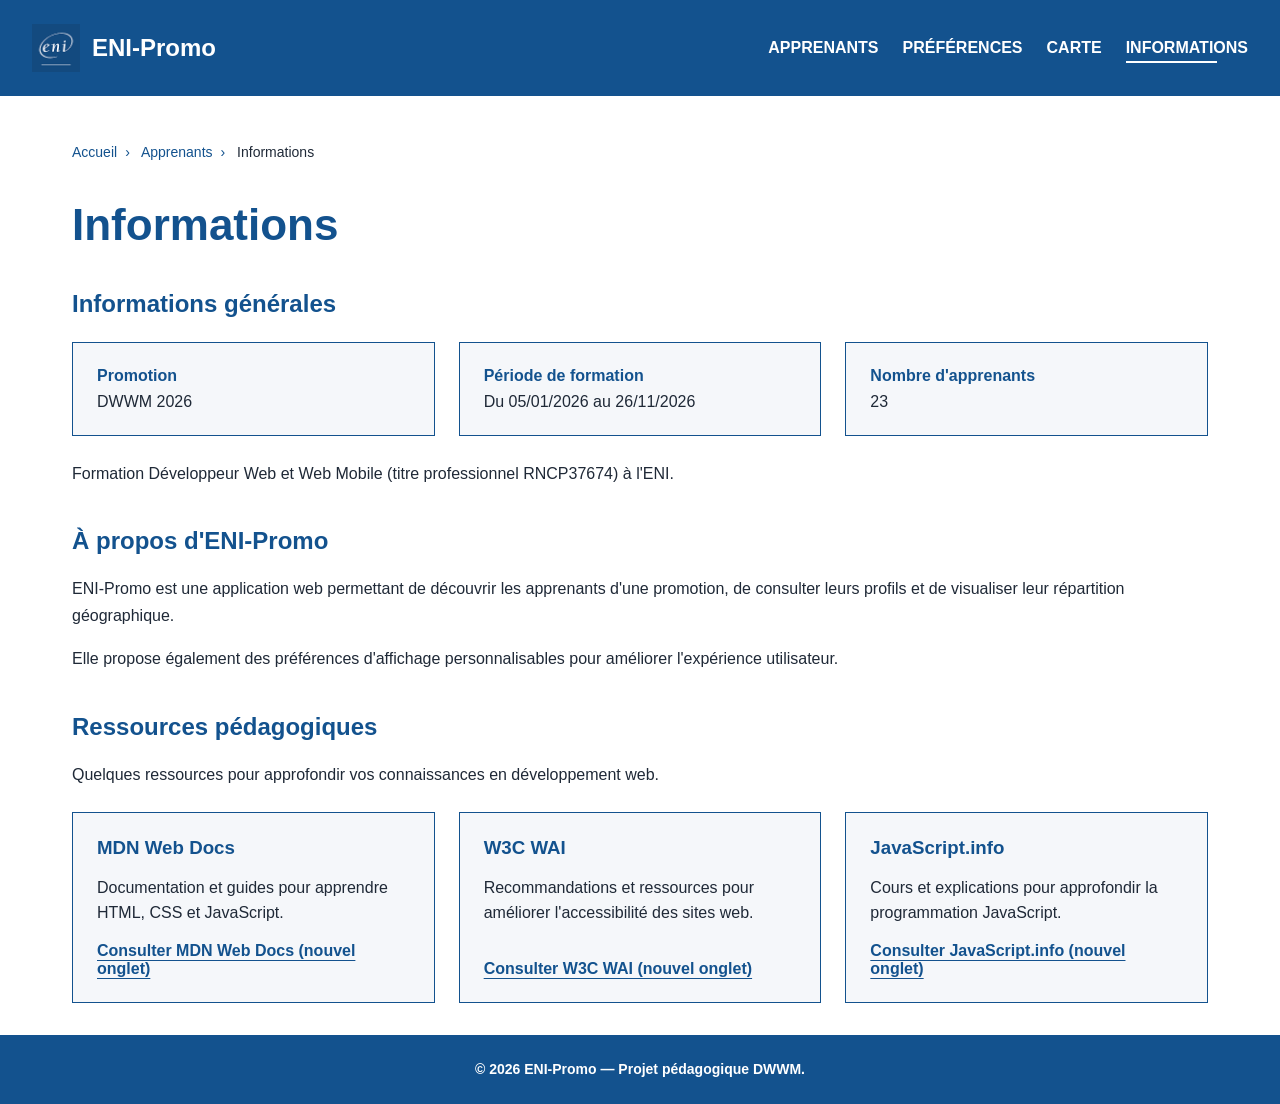
==== commit c4efdd40: "feat(information): display promotion details from JSON" ====
--- a/information.html
+++ b/information.html
@@ -13,8 +13,11 @@
     <link rel="stylesheet" href="assets/css/main.css">
     <link rel="stylesheet" href="assets/css/components.css">
     <link rel="stylesheet" href="assets/css/pages.css">
+
+    <script src="assets/js/data.js" defer></script>
+    <script src="assets/js/information.js" defer></script>
+    <script src="assets/js/navigation.js" defer></script>
 </head>
-<script src="assets/js/navigation.js" defer></script>
 <body class="information-page">
 
     <header class="site-header">
@@ -54,6 +57,27 @@
         </nav>
 
         <h1>Informations</h1>
+
+        <section class="information-general" aria-labelledby="information-general-title">
+            <h2 id="information-general-title">Informations générales</h2>
+
+            <dl class="information-general__list">
+                <div class="information-general__item">
+                    <dt>Promotion</dt>
+                    <dd id="promo-name">Chargement…</dd>
+                </div>
+                <div class="information-general__item">
+                    <dt>Période de formation</dt>
+                    <dd id="promo-period">Chargement…</dd>
+                </div>
+                <div class="information-general__item">
+                    <dt>Nombre d'apprenants</dt>
+                    <dd id="promo-count">Chargement…</dd>
+                </div>
+            </dl>
+
+            <p id="promo-description" class="information-general__description"></p>
+        </section>
 
         <section class="information-intro" aria-labelledby="information-about-title">
             <h2 id="information-about-title">À propos d'ENI-Promo</h2>
--- a/assets/css/pages.css
+++ b/assets/css/pages.css
@@ -1119,3 +1119,43 @@
         grid-template-columns: 1fr;
     }
 }
+
+/* Informations générales de la promotion */
+.information-general {
+    margin-top: 2.5rem;
+}
+
+.information-general__list {
+    display: grid;
+    grid-template-columns: repeat(3, minmax(0, 1fr));
+    gap: 1.5rem;
+    margin: 1.5rem 0 0;
+}
+
+.information-general__item {
+    padding: 1.5rem;
+    border: 1px solid var(--color-primary);
+    background-color: var(--color-background);
+}
+
+.information-general__item dt {
+    font-weight: 700;
+    color: var(--color-primary);
+}
+
+.information-general__item dd {
+    margin: 0.5rem 0 0;
+    color: var(--color-text);
+}
+
+.information-general__description {
+    margin-top: 1.5rem;
+    color: var(--color-text);
+    line-height: 1.7;
+}
+
+@media (max-width: 768px) {
+    .information-general__list {
+        grid-template-columns: 1fr;
+    }
+}
